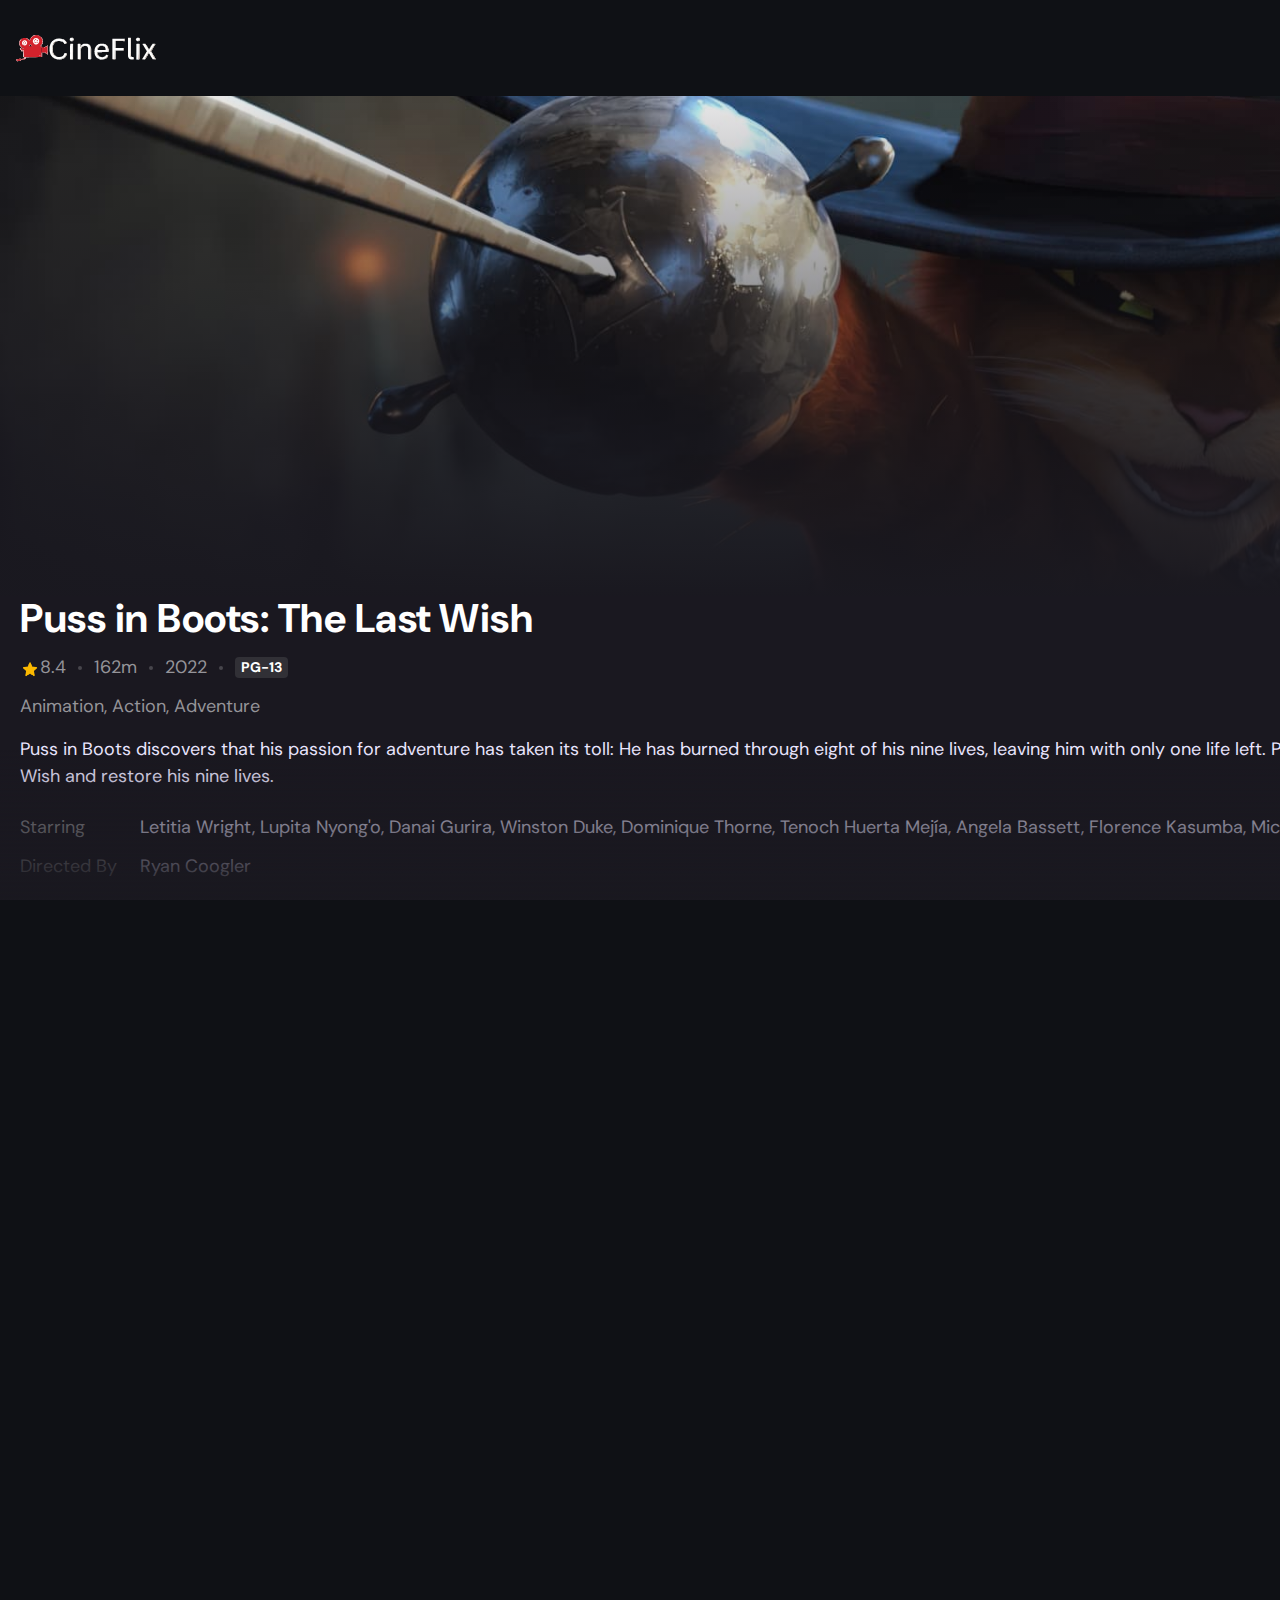
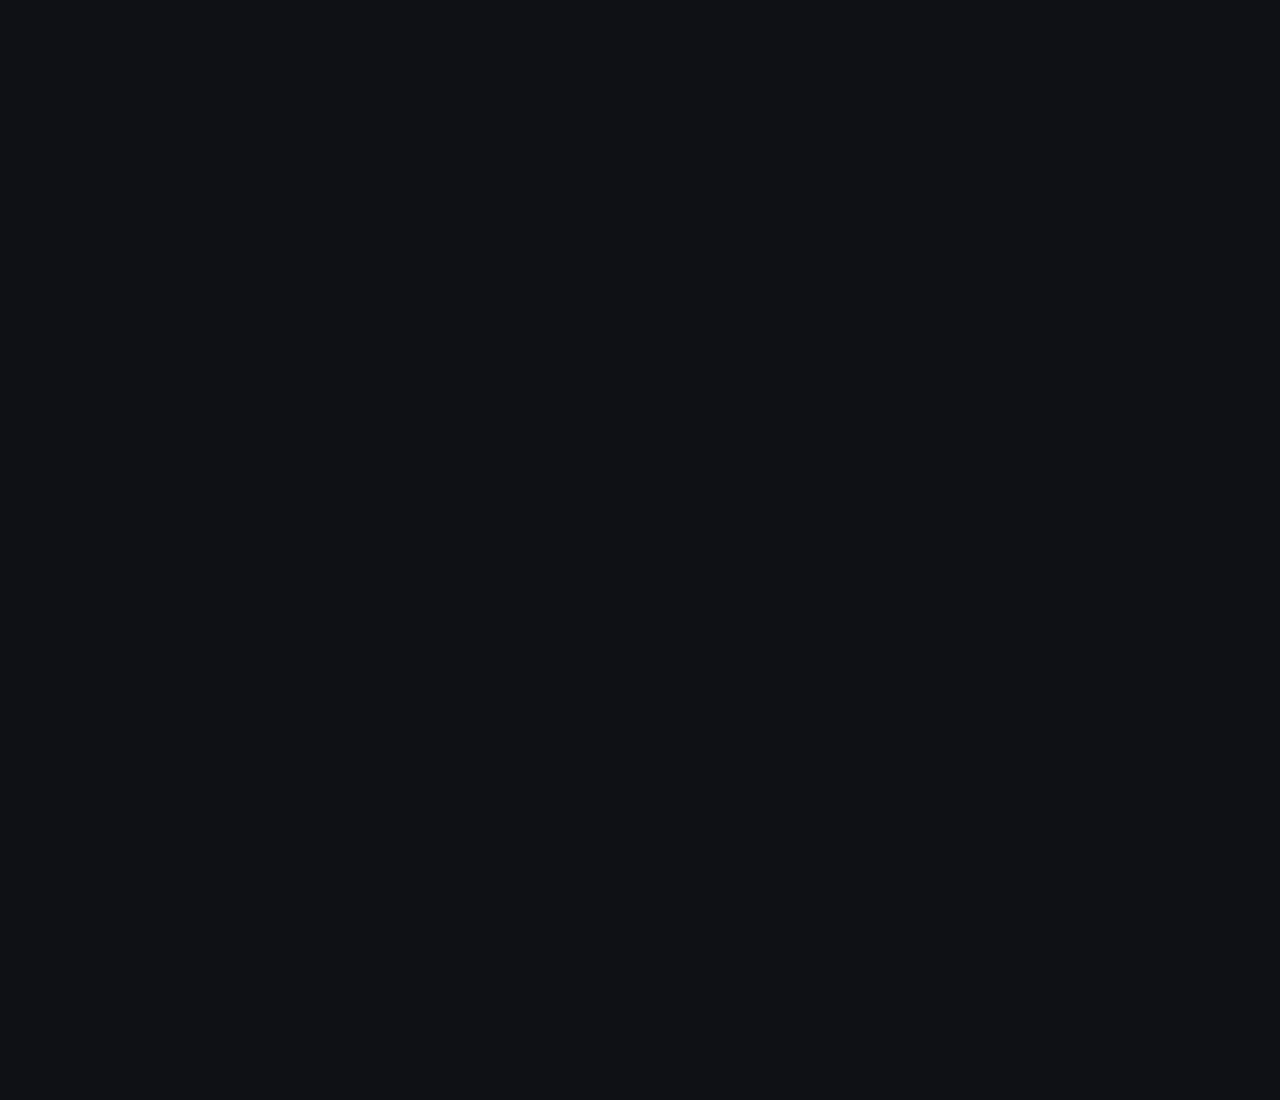
==== detail.html @ cfd69bdd "Task 4" ====
<!DOCTYPE html>
<html lang="en">

<head>
  <meta charset="UTF-8">
  <meta name="viewport" content="width=device-width, initial-scale=1.0">
  <meta name="title" content="CineFlix">
  <meta name="description" content="CineFlix is a popular OTT platform">
  <title>CineFlix</title>

  <link rel="shortcut icon" href="./favicon.svg" type="image/svg+xml">

  <link rel="preconnect" href="https://fonts.googleapis.com">
  <link rel="preconnect" href="https://fonts.gstatic.com" crossorigin>
  <link href="https://fonts.googleapis.com/css2?family=DM+Sans:wght@400;700&display=swap" rel="stylesheet">

  <link rel="stylesheet" href="./assets/css/style.css">

  <script src="./assets/js/global.js" defer></script>
  <script src="./assets/js/detail.js" type="module"></script>
</head>

<body>
  <!-- Header -->
  <header class="header">
    <a href="./index.html" class="logo">
      <img src="./assets/images/logo.svg" width="140" height="32" alt="CineFlix Home">
    </a>

    <div class="search-box">
      <div class="search-wrapper">
        <input type="text" name="search" aria-label="search movie" placeholder="Search..." class="search-field"
          autocomplete="off" search-field>

        <img src="./assets/images/search.png" alt="search" width="24" height="24" class="leading-icon">
      </div>

      <button class="search-btn" search-toggler>
        <img src="./assets/images/close.png" alt="close search box" width="24" height="24">
      </button>
    </div>

    <button class="search-btn" search-toggler menu-close>
      <img src="./assets/images/menu-close.png" alt="open search box" width="24" height="24">
    </button>

    <button class="menu-btn" menu-btn menu-toggler>
      <img src="./assets/images/menu.png" alt="opne menu" class="menu" width="24" height="24">
      <img src="./assets/images/menu-close.png" alt="close menu" class="close" width="24" height="24">
    </button>
  </header>

  <!-- Sidebar -->
  <nav class="sidebar" sidebar>
    <div class="sidebar-inner">
      <div class="sidebar-list">
        <p class="title">Genre</p>
        <a href="./movie-list.html" menu-close class="sidebar-link">Action</a>
        <a href="./movie-list.html" menu-close class="sidebar-link">Horror</a>
        <a href="./movie-list.html" menu-close class="sidebar-link">Comedy</a>
        <a href="./movie-list.html" menu-close class="sidebar-link">Adventure</a>
        <a href="./movie-list.html" menu-close class="sidebar-link">Drama</a>
        <a href="./movie-list.html" menu-close class="sidebar-link">Sci-Fi</a>
      </div>

      <div class="sidebar-list">
        <p class="title">Language</p>
        <a href="./movie-list.html" menu-close class="sidebar-link">English</a>
        <a href="./movie-list.html" menu-close class="sidebar-link">Hindi</a>
        <a href="./movie-list.html" menu-close class="sidebar-link">French</a>
        <a href="./movie-list.html" menu-close class="sidebar-link">German</a>
        <a href="./movie-list.html" menu-close class="sidebar-link">Spanish</a>
        <a href="./movie-list.html" menu-close class="sidebar-link">Chinese</a>
      </div>

      <div class="sidebar-footer">
        <p class="copyright">Copyright 2024</p>

        <img src="./assets/images/tmdb-logo.svg" width="130" height="17" alt="the movie database logo">
      </div>
    </div>

  </nav>

  <div class="overlay" overlay menu-toggler></div>

  <article class="container" page-content>
    <!-- Movie Detail -->
    <div class="movie-detail">
      <div class="backdrop-image" style="background-image: url('./assets/images/slider-banner.jpg');"></div>

      <figure class="poster-box movie-poster">
        <img src="./assets/images/slider-control.jpg" alt="Puss in Boots: The Last Wish" class="img-cover">
      </figure>

      <div class="detail-box">
        <div class="detail-content">
          <h1 class="heading">Puss in Boots: The Last Wish</h1>

          <div class="meta-list">
            <div class="meta-item"><img src="./assets/images/star.png" width="20" height="20" alt="rating">

              <span class="span">8.4</span>
            </div>

            <div class="separator"></div>
            <div class="meta-item">162m</div>

            <div class="separator"></div>
            <div class="meta-item">2022</div>

            <div class="separator"></div>
            <div class="meta-item card-badge">PG-13</div>
          </div>

          <p class="genre">Animation, Action, Adventure</p>

          <p class="overview">Puss in Boots discovers that his passion for adventure has taken its toll: He has burned
            through eight of his nine lives, leaving him with only one life left. Puss sets out on an epic journey to
            find the mythical Last Wish and restore his nine lives.</p>

          <div class="detail-list">
            <div class="list-item">
              <p class="list-name">Starring</p>

              <p>Letitia Wright, Lupita Nyong'o, Danai Gurira, Winston Duke, Dominique Thorne, Tenoch Huerta Mejía,
                Angela Bassett, Florence Kasumba, Michaela Coel, Mabel Cadena</p>

            </div>
            <div class="list-item">
              <p class="list-name">Directed By</p>

              <p>Ryan Coogler</p>

            </div>
          </div>
        </div>

        <div class="title-wrapper">
          <h3 class="title-large">Trailer and Clips</h3>
        </div>

        <div class="slider-list">
          <div class="slider-inner">
            <div class="video-card"></div>
            <div class="video-card"></div>
            <div class="video-card"></div>
            <div class="video-card"></div>
            <div class="video-card"></div>
          </div>
        </div>
      </div>
    </div>


    <!-- Movie List -->
    <section class="movie-list" aria-label="upcoming movie">
      <div class="title-wrapper">
        <h3 class="title-large">You May Also Like</h3>
      </div>

      <div class="slider-list">
        <div class="slider-inner">
          <div class="movie-card">
            <figure class="poster-box card-banner">
              <img src="./assets/images/slider-control.jpg" alt="Puss in Boots: The Last Wish" class="img-cover">

              <h4 class="title">Puss in Boots: The Last Wish</h4>

              <div class="meta-list">
                <div class="meta-item">
                  <img src="./assets/images/star.png" width="20" height="20" loading="lazy" alt="rating">

                  <span class="span">8.4</span>
                </div>

                <div class="card-badge">2022</div>
              </div>

              <a href="./detail.html" class="card-btn" title="Puss in Boots: The Last Wish"></a>
            </figure>
          </div>

          <div class="movie-card">
            <figure class="poster-box card-banner">
              <img src="./assets/images/slider-control.jpg" alt="Puss in Boots: The Last Wish" class="img-cover">

              <h4 class="title">Puss in Boots: The Last Wish</h4>

              <div class="meta-list">
                <div class="meta-item">
                  <img src="./assets/images/star.png" width="20" height="20" loading="lazy" alt="rating">

                  <span class="span">8.4</span>
                </div>

                <div class="card-badge">2022</div>
              </div>

              <a href="./detail.html" class="card-btn" title="Puss in Boots: The Last Wish"></a>
            </figure>
          </div>

          <div class="movie-card">
            <figure class="poster-box card-banner">
              <img src="./assets/images/slider-control.jpg" alt="Puss in Boots: The Last Wish" class="img-cover">

              <h4 class="title">Puss in Boots: The Last Wish</h4>

              <div class="meta-list">
                <div class="meta-item">
                  <img src="./assets/images/star.png" width="20" height="20" loading="lazy" alt="rating">

                  <span class="span">8.4</span>
                </div>

                <div class="card-badge">2022</div>
              </div>

              <a href="./detail.html" class="card-btn" title="Puss in Boots: The Last Wish"></a>
            </figure>
          </div>

          <div class="movie-card">
            <figure class="poster-box card-banner">
              <img src="./assets/images/slider-control.jpg" alt="Puss in Boots: The Last Wish" class="img-cover">

              <h4 class="title">Puss in Boots: The Last Wish</h4>

              <div class="meta-list">
                <div class="meta-item">
                  <img src="./assets/images/star.png" width="20" height="20" loading="lazy" alt="rating">

                  <span class="span">8.4</span>
                </div>

                <div class="card-badge">2022</div>
              </div>

              <a href="./detail.html" class="card-btn" title="Puss in Boots: The Last Wish"></a>
            </figure>
          </div>

          <div class="movie-card">
            <figure class="poster-box card-banner">
              <img src="./assets/images/slider-control.jpg" alt="Puss in Boots: The Last Wish" class="img-cover">

              <h4 class="title">Puss in Boots: The Last Wish</h4>

              <div class="meta-list">
                <div class="meta-item">
                  <img src="./assets/images/star.png" width="20" height="20" loading="lazy" alt="rating">

                  <span class="span">8.4</span>
                </div>

                <div class="card-badge">2022</div>
              </div>

              <a href="./detail.html" class="card-btn" title="Puss in Boots: The Last Wish"></a>
            </figure>
          </div>
        </div>
      </div>
    </section>
  </article>

</body>

</html>
---- assets/css/style.css ----
/*-----------------------------------*\
  #style.css
\*-----------------------------------*/

/**
 * copyright 2023 codewithsadee
 */

/*-----------------------------------*\
  #CUSTOM PROPERTY
\*-----------------------------------*/

:root {
	/* Colors */

	--background: hsla(220, 17%, 7%, 1);
	--banner-background: hsla(250, 6%, 20%, 1);
	--white-alpha-20: hsla(0, 0%, 100%, 0.2);
	--on-background: hsla(220, 100%, 95%, 1);
	--on-surface: hsla(250, 100%, 95%, 1);
	--on-surface-variant: hsla(250, 1%, 44%, 1);
	--primary: hsla(349, 100%, 43%, 1);
	--primary-variant: hsla(349, 69%, 51%, 1);
	--rating-color: hsla(44, 100%, 49%, 1);
	--surface: hsla(250, 13%, 11%, 1);
	--text-color: hsla(250, 2%, 59%, 1);
	--white: hsla(0, 0%, 100%, 1);

	/* Gradient colors */
	--banner-overlay: 90deg, hsl(220, 17%, 7%) 0%, hsla(220, 17%, 7%, 0.5) 100%;
	--bottom-overlay: 180deg, hsla(250, 13%, 11%, 0), hsla(250, 13%, 11%, 1);

	/* Font family */
	--ff-dm-sans: 'DM Sans', sans-serif;

	--fs-heading: 4rem;
	--fs-title-lg: 2.6rem;
	--fs-title: 2rem;
	--fs-body: 1.8rem;
	--fs-button: 1.5rem;
	--fs-label: 1.4rem;

	/* Font weight */
	--weight-bold: 700;

	/* Shadow */
	--shadow-1: 0 1px 4px hsla(0, 0%, 0%, 0.75);
	--shadow-2: 0 2px 4px hsla(350, 100%, 43%, 0.3);

	/* Border radius */
	--radius-4: 4px;
	--radius-8: 8px;
	--radius-16: 16px;
	--radius-24: 24px;
	--radius-36: 36px;

	/* Transition */
	--transition-short: 250ms ease;
	--transition-long: 500ms ease;
}

/*-----------------------------------*\
  #RESET
\*-----------------------------------*/

*,
*::before,
*::after {
	margin: 0;
	padding: 0;
	box-sizing: border-box;
}

li {
	list-style: none;
}

a,
img,
span,
iframe,
button {
	display: block;
}

a {
	color: inherit;
	text-decoration: none;
}

img {
	height: auto;
}

input,
button {
	background: none;
	border: none;
	font: inherit;
	color: inherit;
}

input {
	width: 100%;
}

button {
	text-align: left;
	cursor: pointer;
}

html {
	font-family: var(--ff-dm-sans);
	font-size: 10px;
	scroll-behavior: smooth;
}

body {
	background-color: var(--background);
	color: var(--on-background);
	font-size: var(--fs-body);
	line-height: 1.5;
	height: 300vh;
	width: 200vh;
}

:focus-visible {
	outline-color: var(--primary-variant);
}

::-webkit-scrollbar {
	width: 8px;
	height: 8px;
}

::-webkit-scrollbar-thumb {
	background-color: var(--banner-background);
	border-radius: var(--radius-8);
}
/*-----------------------------------*\
  #REUSED STYLE
\*-----------------------------------*/

.search-wrapper::before {
	position: absolute;
	top: 14px;
	right: 12px;
	content: '';
	width: 20px;
	height: 20px;
	border: 3px solid var(--white);
	border-radius: var(--radius-24);
	border-inline-end-color: transparent;
	animation: loading 500ms linear infinite;
}

@keyframes loading {
	0% {
		transform: rotate(0);
	}
	100% {
		transform: rotate(1turn);
	}
}

.heading,
.title-large,
.title {
	font-weight: var(--weight-bold);
	letter-spacing: 0.5px;
}

.title {
	font-size: var(--fs-title);
}

.heading {
	color: var(--white);
	font-size: var(--fs-heading);
	line-height: 1.2;
}

.title-large {
	font-size: var(--fs-title-lg);
}

.img-cover {
	width: 100%;
	height: 75%;
	object-fit: cover;
}

.meta-list {
	display: flex;
	flex-wrap: wrap;
	justify-content: flex-start;
	align-items: center;
	gap: 12px;
}

.meta-item {
	display: flex;
	align-items: center;
	gap: 4;
}

.btn {
	color: var(--white);
	font-size: var(--fs-button);
	font-weight: var(--weight-bold);
	max-width: max-content;
	display: flex;
	align-items: center;
	gap: 12px;
	padding-block: 12px;
	padding-inline: 20px 24px;
	border-radius: var(--radius-8);
	transition: var(--transition-short);
}

.card-badge {
	background-color: var(--banner-background);
	color: var(--white);
	font-size: var(--fs-label);
	font-weight: var(--weight-bold);
	padding-inline: 6px;
	border-radius: var(--radius-4);
}

.poster-box {
	background-image: url('../images/poster-bg-icon.png');
	aspect-ratio: 2 / 3;
}

.poster-box,
.video-card {
	background-repeat: no-repeat;
	background-size: 50px;
	background-position: center;
	background-color: var(--banner-background);
	border-radius: var(--radius-16);
	overflow: hidden;
}

.title-wrapper {
	margin-block-end: 24px;
}

.slider-list {
	margin-inline: -20px;
	overflow-x: overlay;
	padding-block-end: 16px;
	margin-block-end: -16px;
}

.slider-list::-webkit-scrollbar-thumb {
	background-color: transparent;
}

.slider-list:is(:hover, :focus-within)::-webkit-scrollbar-thumb {
	background-color: var(--banner-background);
}

.slider-list::-webkit-scrollbar-button {
	width: 20px;
}

.slider-list .slider-inner {
	position: relative;
	display: flex;
	gap: 16px;
}

.slider-list .slider-inner::before,
.slider-list .slider-inner::after {
	content: '';
	min-width: 4px;
}

.separator {
	width: 4px;
	height: 4px;
	background-color: var(--white-alpha-20);
	border-radius: var(--radius-8);
}

.video-card {
	background-image: url('../images/video-bg-icon.png');
	aspect-ratio: 16 / 9;
	flex-shrink: 0;
	max-width: 500px;
	width: calc(100% - 40px);
}

/*-----------------------------------*\
  #HEADER
\*-----------------------------------*/

.header {
	position: relative;
	padding-block: 24px;
	padding-inline: 16px;
	display: flex;
	justify-content: space-between;
	align-items: center;
	gap: 8px;
}

.header .logo {
	margin-inline-end: auto;
}

.search-btn,
.menu-btn {
	padding: 12px;
}

.search-btn {
	background-color: var(--banner-background);
	border-radius: var(--radius-8);
}

.search-btn img {
	opacity: 0.5;
	transition: var(--transition-short);
}

.search-btn:is(:hover, :focus-visible) img {
	opacity: 1;
}

.menu-btn.active .menu,
.menu-btn .close {
	display: none;
}

.menu-btn .menu,
.menu-btn.active .close {
	display: block;
}

.search-box {
	position: absolute;
	top: 0;
	left: 0;
	width: 100%;
	height: 100%;
	background-color: var(--background);
	padding: 24px 16px;
	align-items: center;
	gap: 8px;
	z-index: 1;
	display: none;
}

.search-box.active {
	display: flex;
}

.search-wrapper {
	position: relative;
	flex-grow: 1;
}

.search-field {
	background-color: var(--banner-background);
	height: 48px;
	line-height: 48px;
	padding-inline: 44px 16px;
	outline: none;
	border-radius: var(--radius-8);
	transition: var(--transition-short);
}

.search-field::placeholder {
	color: var(--on-surface-variant);
}

.search-field:hover {
	box-shadow: 0 0 0 2px var(--on-surface-variant);
}

.search-field:focus {
	box-shadow: 0 0 0 2px var(--on-surface);
	padding-inline-start: 16px;
}

.search-wrapper .leading-icon {
	position: absolute;
	top: 50%;
	transform: translate(-50%);
	left: 12px;
	opacity: 0.5;
	transition: var(--transition-short);
}

.search-wrapper:focus-within .leading-icon {
	opacity: 0;
}

/*-----------------------------------*\
  #SIDEBAR
\*-----------------------------------*/

.sidebar {
	position: absolute;
	background-color: var(--background);
	top: 96px;
	bottom: 0;
	left: 0;
	max-width: 340px;
	width: 100%;
	border-block-start: 1px solid var(--banner-background);
	overflow-y: overlay;
	z-index: 4;
	visibility: hidden;
	transition: var(--transition-long);
}

.sidebar.active {
	transform: translateX(340px);
	visibility: visible;
}

.sidebar-inner {
	display: grid;
	gap: 20px;
	padding-block: 36px;
}

.sidebar::-webkit-scrollbar-thumb {
	background-color: transparent;
}

.sidebar:is(:hover, :focus-within)::-webkit-scrollbar-thumb {
	background-color: var(--banner-background);
}

.sidebar::-webkit-scrollbar-button {
	height: 16px;
}

.sidebar-list,
.sidebar-footer {
	padding-inline: 36px;
}

.sidebar-link {
	color: var(--on-surface-variant);
	transition: var(--transition-short);
}

.sidebar-link:is(:hover, :focus-visible) {
	color: var(--on-background);
}

.sidebar-list {
	display: grid;
	gap: 8px;
}

.sidebar-list .title {
	margin-block-end: 8px;
}

.sidebar-footer {
	border-block-start: 1px solid var(--banner-background);
	padding-block-start: 28px;
	margin-block-start: 16px;
}

.copyright {
	color: var(--on-surface-variant);
	margin-block-end: 20px;
}

.copyright a {
	display: inline-block;
}

.overlay {
	position: fixed;
	top: 96px;
	left: 0;
	bottom: 0;
	width: 100%;
	background: var(--background);
	opacity: 0;
	pointer-events: none;
	transition: var(--transition-short);
	z-index: 3;
}

.overlay.active {
	opacity: 0.5;
	pointer-events: all;
}

/*-----------------------------------*\
  #HOME PAGE
\*-----------------------------------*/

.container {
	position: relative;
	background-color: var(--surface);
	color: var(--on-surface);
	padding: 24px 20px 48px;
	height: calc(100vh - 96px);
	overflow-y: overlay;
	z-index: 1;
}

.container::after {
	content: '';
	position: fixed;
	bottom: 0;
	left: 0;
	width: 100%;
	height: 150px;
	background-image: linear-gradient(var(--bottom-overlay));
	z-index: 1;
	pointer-events: none;
}

/* Banner */
.banner {
	position: relative;
	height: 700px;
	border-radius: var(--radius-24);
	overflow: hidden;
}

.banner-slider .slider-item {
	position: absolute;
	top: 0;
	left: 120%;
	width: 100%;
	height: 100%;
	background-color: var(--banner-background);
	opacity: 0;
	visibility: hidden;
	transition: opacity var(--transition-long);
}

.banner-slider .slider-item::before {
	content: '';
	position: absolute;
	inset: 0;
	background-image: linear-gradient(var(--banner-overlay));
}

.banner-slider .active {
	left: 0;
	opacity: 1;
	visibility: visible;
}

.banner-content {
	position: absolute;
	left: 24px;
	right: 24px;
	bottom: 206px;
	z-index: 1;
	color: var(--text-color);
}

.banner :is(.heading, .banner-text) {
	display: -webkit-box;
	-webkit-box-orient: vertical;
	overflow: hidden;
}

.banner .heading {
	-webkit-line-clamp: 3;
	margin-block-end: 16px;
}

.banner .genre {
	margin-block: 12px;
}

.banner-text {
	-webkit-line-clamp: 2;
	margin-inline-end: 24px;
}

.banner .btn {
	background-color: var(--primary);
}

.banner .btn:is(:hover, :focus-visible) {
	box-shadow: var(--shadow-2);
}

.slider-control {
	position: absolute;
	bottom: 20px;
	left: 20px;
	right: 0;
	border-radius: var(--radius-16) 0 0 var(--radius-16);
	user-select: none;
	padding: 4px 0 4px 4px;
	overflow-x: auto;
}

.slider-control::-webkit-scrollbar {
	display: none;
}

.control-inner {
	display: flex;
	gap: 12px;
}

.control-inner::after {
	content: '';
	min-width: 12px;
}

.slider-control .slider-item {
	width: 100px;
	border-radius: var(--radius-8);
	flex-shrink: 0;
	filter: brightness(0.4);
}

.slider-control .active {
	filter: brightness(1);
	box-shadow: var(--shadow-1);
}

.slider-item .img-cover {
	height: 100%;
}

/* Movie List */

.movie-list {
	padding-block-start: 32px;
}

.movie-card {
	position: relative;
	min-width: 200px;
}

.movie-card .card-banner {
	width: 200px;
}

.movie-card .title {
	width: 100%;
	white-space: nowrap;
	text-overflow: ellipsis;
	overflow: hidden;
	margin-block: 8px 4px;
}

.movie-card .meta-list {
	justify-content: space-between;
}

.movie-card .card-btn {
	position: absolute;
	inset: 0;
}

/*-----------------------------------*\
  #DETAIL PAGE
\*-----------------------------------*/

.backdrop-image {
	position: absolute;
	top: 0;
	left: 0;
	width: 100%;
	height: 500px;
	background-repeat: no-repeat;
	background-size: cover;
	background-position: center;
	z-index: 1;
}

.backdrop-image::after {
	content: '';
	position: absolute;
	inset: 0;
	background-image: linear-gradient(
		0deg,
		hsla(250, 13%, 11%, 1),
		hsla(250, 13%, 11%, 0.1)
	);
}

.movie-detail .movie-poster {
	max-width: 300px;
	width: 100%;
}

.movie-detail .heading {
	margin-block: 24px 12px;
}

.movie-detail :is(.meta-list, .genre) {
	color: var(--text-color);
}

.movie-detail .genre {
	margin-block: 12px 16px;
}

.detail-list {
	margin-block: 24px 32px;
}

.movie-detail .list-item {
	display: flex;
	align-items: flex-start;
	gap: 8px;
	margin-block-end: 12px;
}

.movie-detail .list-name {
	color: var(--text-color);
	min-width: 112px;
}

/*-----------------------------------*\
  #MOVIE LIST PAGE
\*-----------------------------------*/

/*-----------------------------------*\
  #SEARCH MODAL
\*-----------------------------------*/

/*-----------------------------------*\
  #MEDIA QUERIES
\*-----------------------------------*/
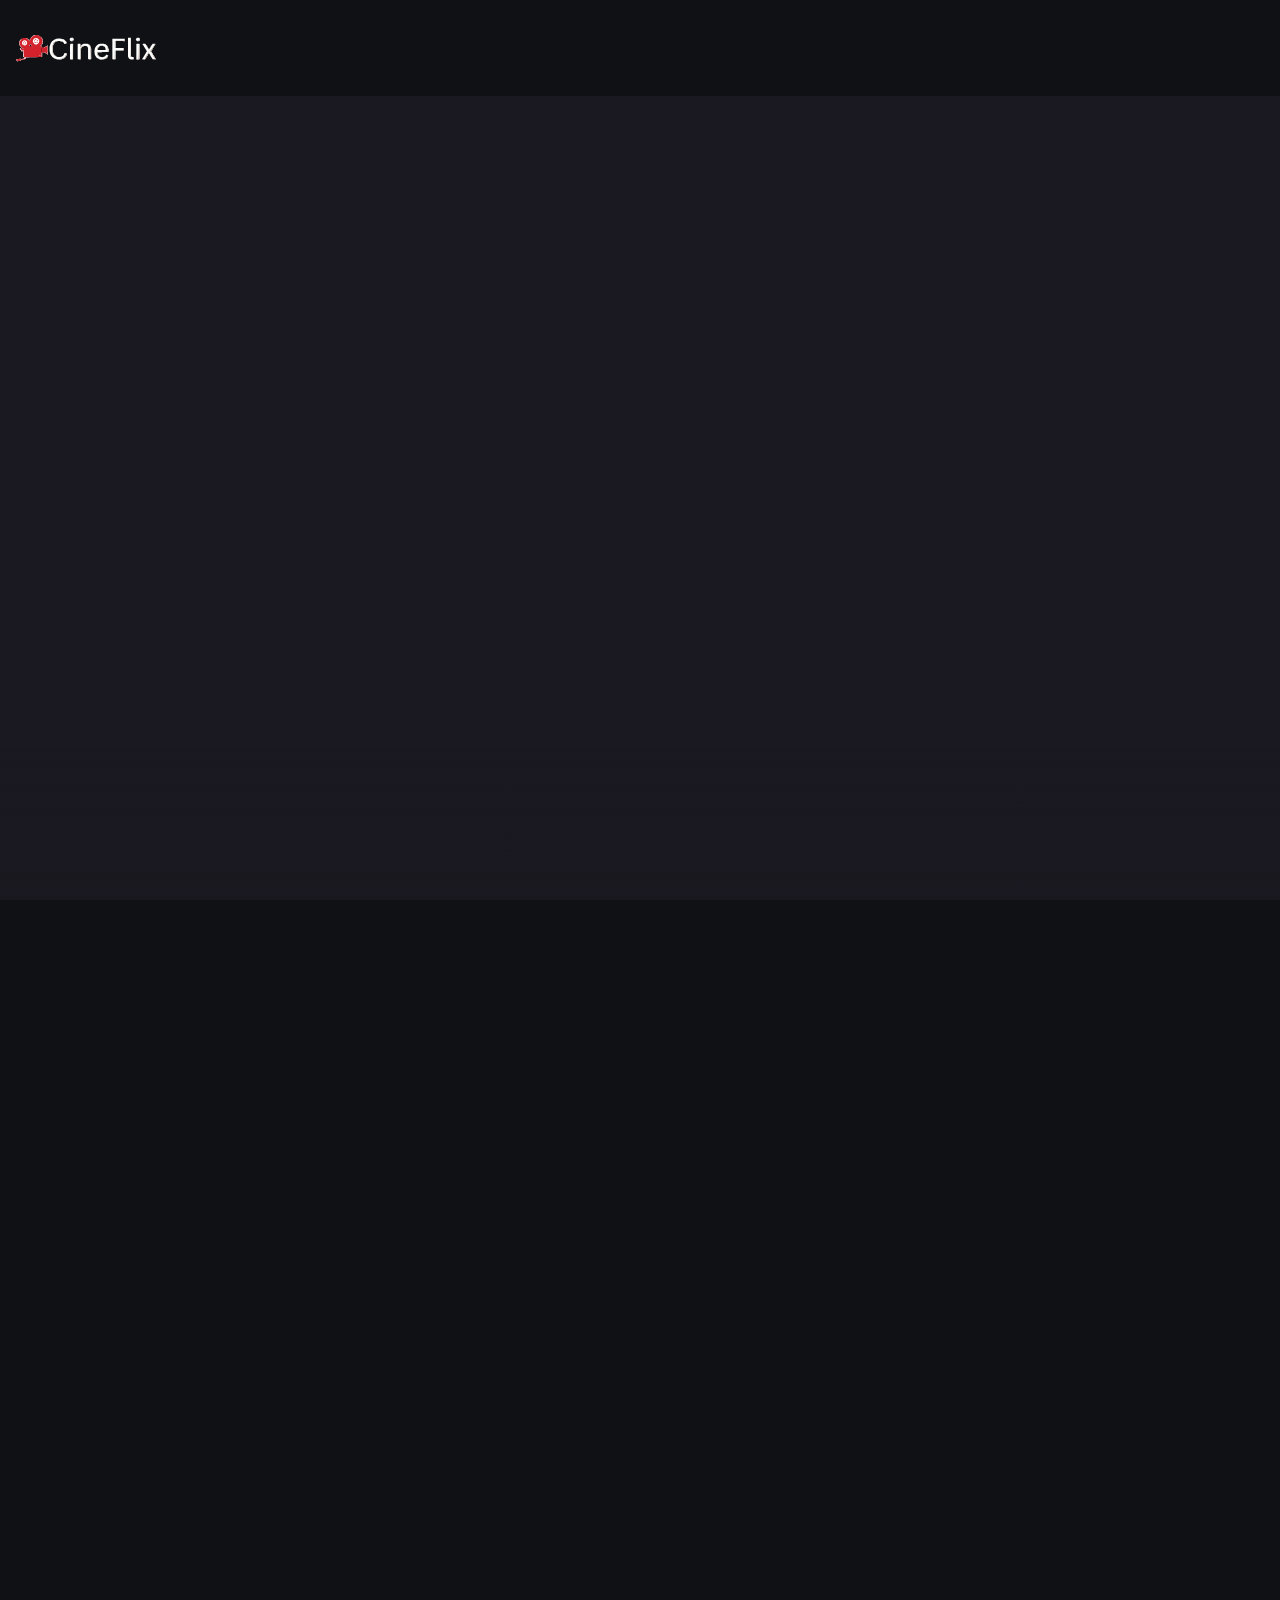
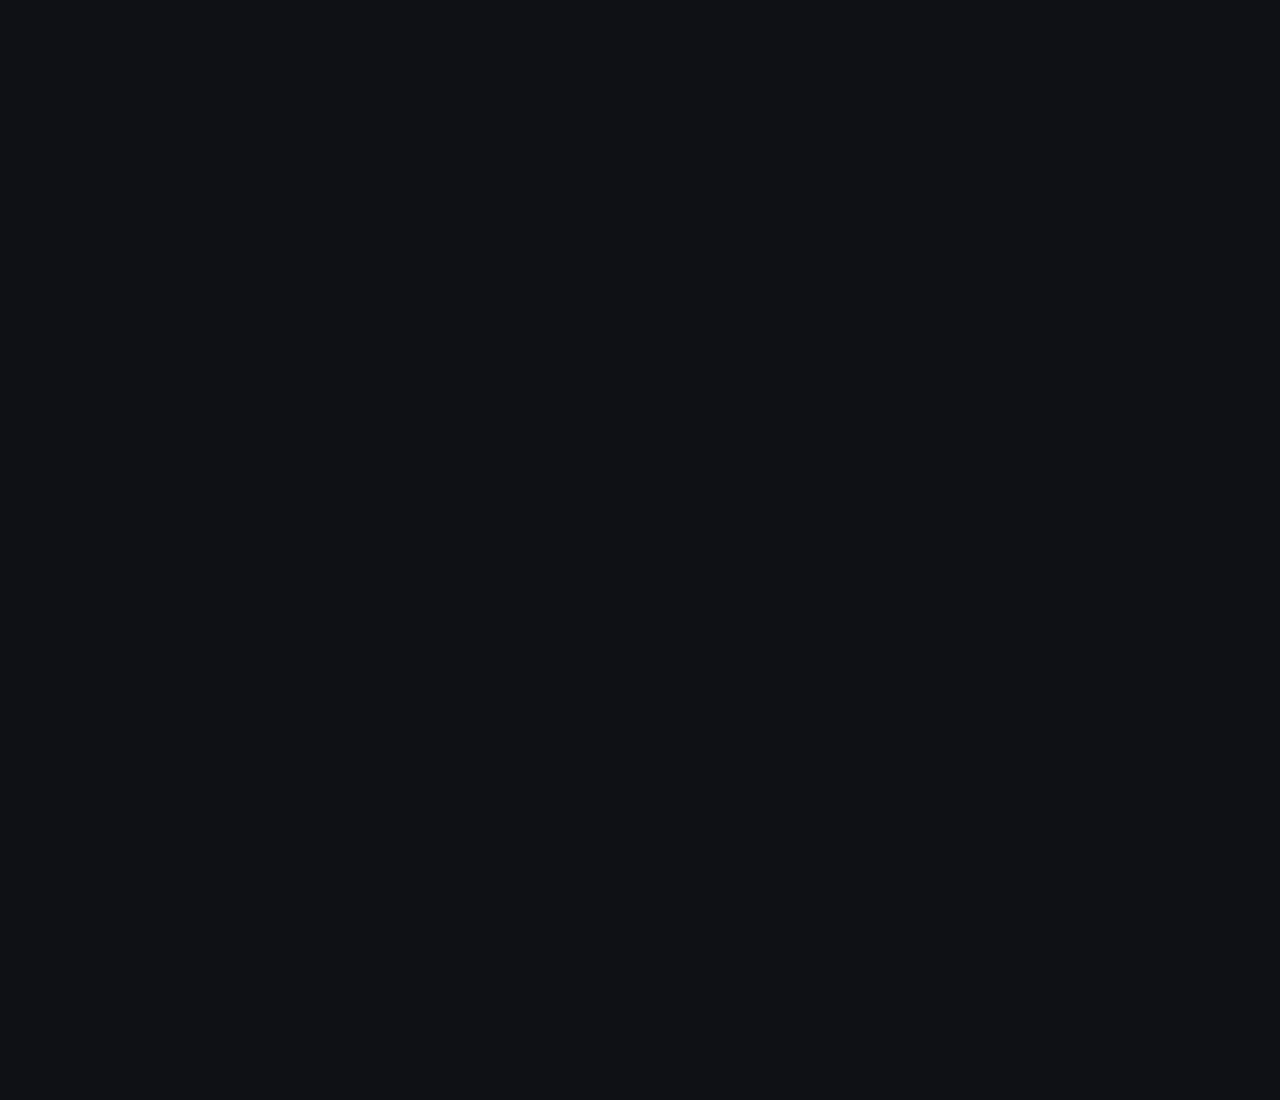
==== commit 32ffd47f: "Integrated TMDB API and used it for homepage, details page and recommendations" ====
--- a/detail.html
+++ b/detail.html
@@ -4,9 +4,11 @@
 <head>
   <meta charset="UTF-8">
   <meta name="viewport" content="width=device-width, initial-scale=1.0">
-  <meta name="title" content="CineFlix">
+
+  <!-- - primary meta tags -->
   <meta name="description" content="CineFlix is a popular OTT platform">
-  <title>CineFlix</title>
+
+  <!-- - favicon -->
 
   <link rel="shortcut icon" href="./favicon.svg" type="image/svg+xml">
 
@@ -27,7 +29,7 @@
       <img src="./assets/images/logo.svg" width="140" height="32" alt="CineFlix Home">
     </a>
 
-    <div class="search-box">
+    <div class="search-box" search-box>
       <div class="search-wrapper">
         <input type="text" name="search" aria-label="search movie" placeholder="Search..." class="search-field"
           autocomplete="off" search-field>
@@ -51,219 +53,11 @@
   </header>
 
   <!-- Sidebar -->
-  <nav class="sidebar" sidebar>
-    <div class="sidebar-inner">
-      <div class="sidebar-list">
-        <p class="title">Genre</p>
-        <a href="./movie-list.html" menu-close class="sidebar-link">Action</a>
-        <a href="./movie-list.html" menu-close class="sidebar-link">Horror</a>
-        <a href="./movie-list.html" menu-close class="sidebar-link">Comedy</a>
-        <a href="./movie-list.html" menu-close class="sidebar-link">Adventure</a>
-        <a href="./movie-list.html" menu-close class="sidebar-link">Drama</a>
-        <a href="./movie-list.html" menu-close class="sidebar-link">Sci-Fi</a>
-      </div>
-
-      <div class="sidebar-list">
-        <p class="title">Language</p>
-        <a href="./movie-list.html" menu-close class="sidebar-link">English</a>
-        <a href="./movie-list.html" menu-close class="sidebar-link">Hindi</a>
-        <a href="./movie-list.html" menu-close class="sidebar-link">French</a>
-        <a href="./movie-list.html" menu-close class="sidebar-link">German</a>
-        <a href="./movie-list.html" menu-close class="sidebar-link">Spanish</a>
-        <a href="./movie-list.html" menu-close class="sidebar-link">Chinese</a>
-      </div>
-
-      <div class="sidebar-footer">
-        <p class="copyright">Copyright 2024</p>
-
-        <img src="./assets/images/tmdb-logo.svg" width="130" height="17" alt="the movie database logo">
-      </div>
-    </div>
-
-  </nav>
+  <nav class="sidebar" sidebar></nav>
 
   <div class="overlay" overlay menu-toggler></div>
 
-  <article class="container" page-content>
-    <!-- Movie Detail -->
-    <div class="movie-detail">
-      <div class="backdrop-image" style="background-image: url('./assets/images/slider-banner.jpg');"></div>
-
-      <figure class="poster-box movie-poster">
-        <img src="./assets/images/slider-control.jpg" alt="Puss in Boots: The Last Wish" class="img-cover">
-      </figure>
-
-      <div class="detail-box">
-        <div class="detail-content">
-          <h1 class="heading">Puss in Boots: The Last Wish</h1>
-
-          <div class="meta-list">
-            <div class="meta-item"><img src="./assets/images/star.png" width="20" height="20" alt="rating">
-
-              <span class="span">8.4</span>
-            </div>
-
-            <div class="separator"></div>
-            <div class="meta-item">162m</div>
-
-            <div class="separator"></div>
-            <div class="meta-item">2022</div>
-
-            <div class="separator"></div>
-            <div class="meta-item card-badge">PG-13</div>
-          </div>
-
-          <p class="genre">Animation, Action, Adventure</p>
-
-          <p class="overview">Puss in Boots discovers that his passion for adventure has taken its toll: He has burned
-            through eight of his nine lives, leaving him with only one life left. Puss sets out on an epic journey to
-            find the mythical Last Wish and restore his nine lives.</p>
-
-          <div class="detail-list">
-            <div class="list-item">
-              <p class="list-name">Starring</p>
-
-              <p>Letitia Wright, Lupita Nyong'o, Danai Gurira, Winston Duke, Dominique Thorne, Tenoch Huerta Mejía,
-                Angela Bassett, Florence Kasumba, Michaela Coel, Mabel Cadena</p>
-
-            </div>
-            <div class="list-item">
-              <p class="list-name">Directed By</p>
-
-              <p>Ryan Coogler</p>
-
-            </div>
-          </div>
-        </div>
-
-        <div class="title-wrapper">
-          <h3 class="title-large">Trailer and Clips</h3>
-        </div>
-
-        <div class="slider-list">
-          <div class="slider-inner">
-            <div class="video-card"></div>
-            <div class="video-card"></div>
-            <div class="video-card"></div>
-            <div class="video-card"></div>
-            <div class="video-card"></div>
-          </div>
-        </div>
-      </div>
-    </div>
-
-
-    <!-- Movie List -->
-    <section class="movie-list" aria-label="upcoming movie">
-      <div class="title-wrapper">
-        <h3 class="title-large">You May Also Like</h3>
-      </div>
-
-      <div class="slider-list">
-        <div class="slider-inner">
-          <div class="movie-card">
-            <figure class="poster-box card-banner">
-              <img src="./assets/images/slider-control.jpg" alt="Puss in Boots: The Last Wish" class="img-cover">
-
-              <h4 class="title">Puss in Boots: The Last Wish</h4>
-
-              <div class="meta-list">
-                <div class="meta-item">
-                  <img src="./assets/images/star.png" width="20" height="20" loading="lazy" alt="rating">
-
-                  <span class="span">8.4</span>
-                </div>
-
-                <div class="card-badge">2022</div>
-              </div>
-
-              <a href="./detail.html" class="card-btn" title="Puss in Boots: The Last Wish"></a>
-            </figure>
-          </div>
-
-          <div class="movie-card">
-            <figure class="poster-box card-banner">
-              <img src="./assets/images/slider-control.jpg" alt="Puss in Boots: The Last Wish" class="img-cover">
-
-              <h4 class="title">Puss in Boots: The Last Wish</h4>
-
-              <div class="meta-list">
-                <div class="meta-item">
-                  <img src="./assets/images/star.png" width="20" height="20" loading="lazy" alt="rating">
-
-                  <span class="span">8.4</span>
-                </div>
-
-                <div class="card-badge">2022</div>
-              </div>
-
-              <a href="./detail.html" class="card-btn" title="Puss in Boots: The Last Wish"></a>
-            </figure>
-          </div>
-
-          <div class="movie-card">
-            <figure class="poster-box card-banner">
-              <img src="./assets/images/slider-control.jpg" alt="Puss in Boots: The Last Wish" class="img-cover">
-
-              <h4 class="title">Puss in Boots: The Last Wish</h4>
-
-              <div class="meta-list">
-                <div class="meta-item">
-                  <img src="./assets/images/star.png" width="20" height="20" loading="lazy" alt="rating">
-
-                  <span class="span">8.4</span>
-                </div>
-
-                <div class="card-badge">2022</div>
-              </div>
-
-              <a href="./detail.html" class="card-btn" title="Puss in Boots: The Last Wish"></a>
-            </figure>
-          </div>
-
-          <div class="movie-card">
-            <figure class="poster-box card-banner">
-              <img src="./assets/images/slider-control.jpg" alt="Puss in Boots: The Last Wish" class="img-cover">
-
-              <h4 class="title">Puss in Boots: The Last Wish</h4>
-
-              <div class="meta-list">
-                <div class="meta-item">
-                  <img src="./assets/images/star.png" width="20" height="20" loading="lazy" alt="rating">
-
-                  <span class="span">8.4</span>
-                </div>
-
-                <div class="card-badge">2022</div>
-              </div>
-
-              <a href="./detail.html" class="card-btn" title="Puss in Boots: The Last Wish"></a>
-            </figure>
-          </div>
-
-          <div class="movie-card">
-            <figure class="poster-box card-banner">
-              <img src="./assets/images/slider-control.jpg" alt="Puss in Boots: The Last Wish" class="img-cover">
-
-              <h4 class="title">Puss in Boots: The Last Wish</h4>
-
-              <div class="meta-list">
-                <div class="meta-item">
-                  <img src="./assets/images/star.png" width="20" height="20" loading="lazy" alt="rating">
-
-                  <span class="span">8.4</span>
-                </div>
-
-                <div class="card-badge">2022</div>
-              </div>
-
-              <a href="./detail.html" class="card-btn" title="Puss in Boots: The Last Wish"></a>
-            </figure>
-          </div>
-        </div>
-      </div>
-    </section>
-  </article>
+  <article class="container" page-content></article>
 
 </body>
 
--- a/assets/css/style.css
+++ b/assets/css/style.css
@@ -27,7 +27,7 @@
 	--white: hsla(0, 0%, 100%, 1);
 
 	/* Gradient colors */
-	--banner-overlay: 90deg, hsl(220, 17%, 7%) 0%, hsla(220, 17%, 7%, 0.5) 100%;
+	--banner-overlay: 90deg, hsl(220, 17%, 7%) 0%, hsla(220, 17%, 7%, 0.1) 100%;
 	--bottom-overlay: 180deg, hsla(250, 13%, 11%, 0), hsla(250, 13%, 11%, 1);
 
 	/* Font family */
@@ -137,11 +137,13 @@
 	background-color: var(--banner-background);
 	border-radius: var(--radius-8);
 }
+
 /*-----------------------------------*\
   #REUSED STYLE
 \*-----------------------------------*/
 
-.search-wrapper::before {
+.search-wrapper::before,
+.load-more::before {
 	position: absolute;
 	top: 14px;
 	right: 12px;
@@ -154,6 +156,26 @@
 	animation: loading 500ms linear infinite;
 }
 
+.search-wrapper::before {
+	position: absolute;
+	top: 14px;
+	right: 12px;
+}
+
+.search-wrapper.searching::before {
+	display: block;
+}
+
+.load-more {
+	background-color: var(--primary-variant);
+	margin-inline: auto;
+	margin-block: 36px 60px;
+}
+
+.load-more:is(:hover, :focus-visible) {
+	--primary-variant: hsla(350, 67%, 39%, 1);
+}
+
 @keyframes loading {
 	0% {
 		transform: rotate(0);
@@ -186,7 +208,7 @@
 
 .img-cover {
 	width: 100%;
-	height: 75%;
+	height: 100%;
 	object-fit: cover;
 }
 
@@ -292,6 +314,19 @@
 	width: calc(100% - 40px);
 }
 
+.container::after,
+.search-modal::after {
+	content: '';
+	position: fixed;
+	bottom: 0;
+	left: 0;
+	width: 100%;
+	height: 150px;
+	background-image: linear-gradient(var(--bottom-overlay));
+	z-index: 1;
+	pointer-events: none;
+}
+
 /*-----------------------------------*\
   #HEADER
 \*-----------------------------------*/
@@ -387,8 +422,8 @@
 
 .search-wrapper .leading-icon {
 	position: absolute;
-	top: 50%;
-	transform: translate(-50%);
+	top: 25%;
+	transform: translate(-25%);
 	left: 12px;
 	opacity: 0.5;
 	transition: var(--transition-short);
@@ -407,7 +442,7 @@
 	background-color: var(--background);
 	top: 96px;
 	bottom: 0;
-	left: 0;
+	left: -340px;
 	max-width: 340px;
 	width: 100%;
 	border-block-start: 1px solid var(--banner-background);
@@ -425,7 +460,7 @@
 .sidebar-inner {
 	display: grid;
 	gap: 20px;
-	padding-block: 36px;
+	padding-block: 16px;
 }
 
 .sidebar::-webkit-scrollbar-thumb {
@@ -510,18 +545,6 @@
 	z-index: 1;
 }
 
-.container::after {
-	content: '';
-	position: fixed;
-	bottom: 0;
-	left: 0;
-	width: 100%;
-	height: 150px;
-	background-image: linear-gradient(var(--bottom-overlay));
-	z-index: 1;
-	pointer-events: none;
-}
-
 /* Banner */
 .banner {
 	position: relative;
@@ -641,7 +664,7 @@
 
 .movie-card {
 	position: relative;
-	min-width: 200px;
+	width: 200px;
 }
 
 .movie-card .card-banner {
@@ -685,11 +708,11 @@
 	content: '';
 	position: absolute;
 	inset: 0;
-	background-image: linear-gradient(
+	/* background-image: linear-gradient(
 		0deg,
 		hsla(250, 13%, 11%, 1),
 		hsla(250, 13%, 11%, 0.1)
-	);
+	); */
 }
 
 .movie-detail .movie-poster {
@@ -729,10 +752,48 @@
   #MOVIE LIST PAGE
 \*-----------------------------------*/
 
+.genre-list .title-wrapper {
+	margin-block-end: 56px;
+}
+
+.grid-list {
+	display: grid;
+	grid-template-columns: repeat(auto-fill, minmax(200px, 1fr));
+	column-gap: 16px;
+	row-gap: 20px;
+}
+
+:is(.genre-list, .search-modal) :is(.movie-card, .card-banner) {
+	width: 100%;
+}
+
 /*-----------------------------------*\
   #SEARCH MODAL
 \*-----------------------------------*/
 
+.search-modal {
+	position: fixed;
+	top: 96px;
+	left: 0;
+	bottom: 0;
+	width: 100%;
+	background-color: var(--surface);
+	padding: 50px 24px;
+	overflow-y: overlay;
+	z-index: 4;
+	display: none;
+}
+
+.search-modal.active {
+	display: block;
+}
+
+.search-modal .label {
+	color: var(--primary-variant);
+	font-weight: var(--weight-bold);
+	margin-block-end: 8px;
+}
+
 /*-----------------------------------*\
   #MEDIA QUERIES
 \*-----------------------------------*/
